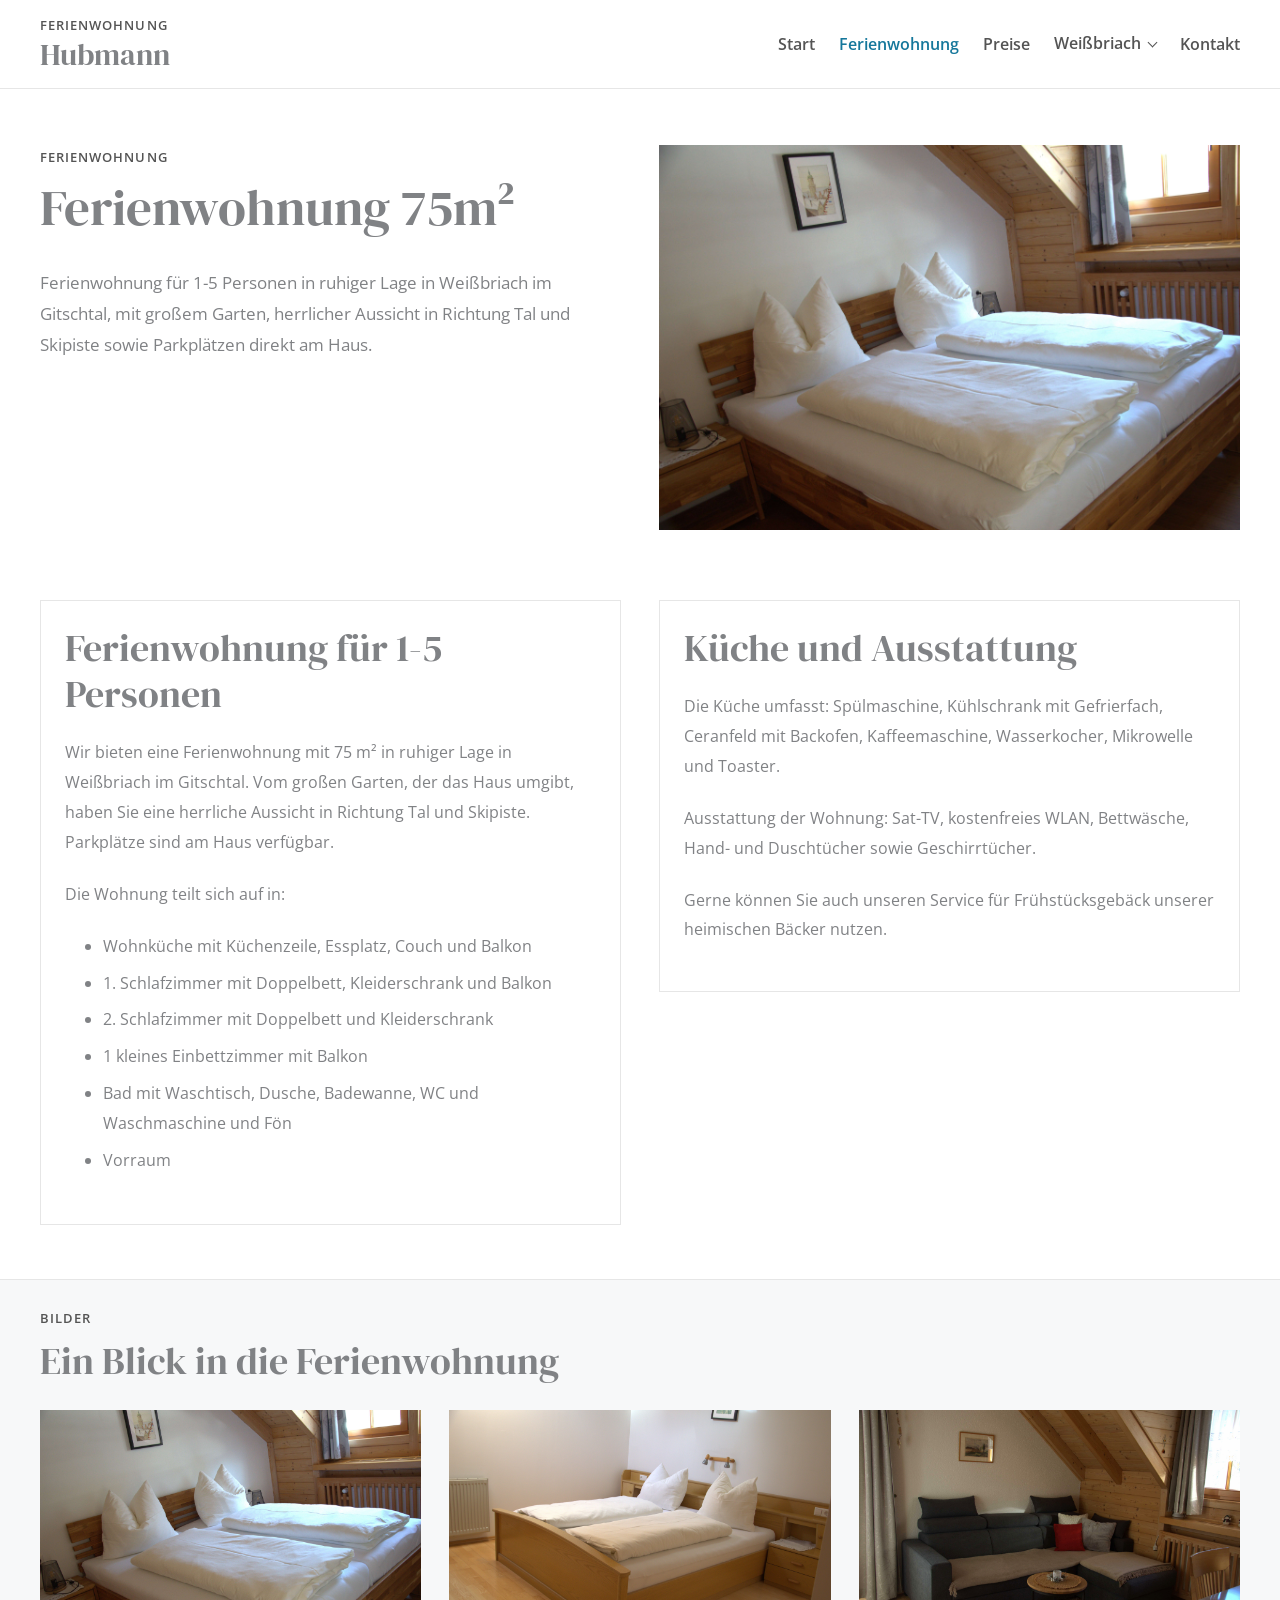
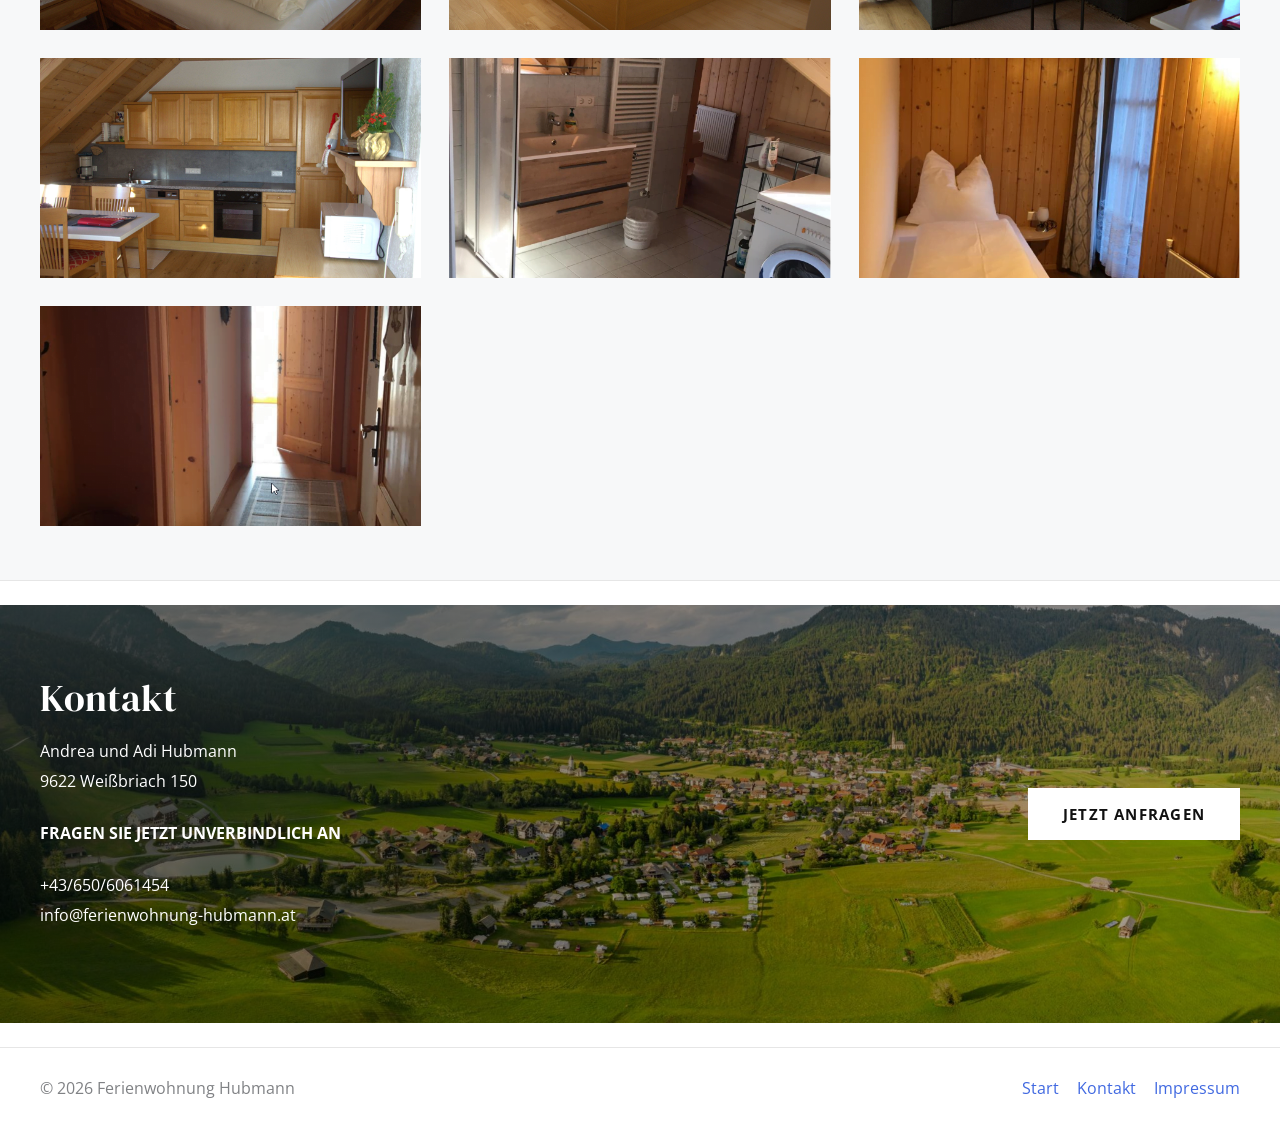
==== ferienwohnung/index.html @ 125d4f6a "Add summer and winter pages for Ferienwohnung Hubmann with detailed descriptions and images" ====
<!DOCTYPE html>
<html lang="de">
  <head>
    <meta charset="UTF-8" />
    <meta name="viewport" content="width=device-width, initial-scale=1.0" />
    <title>Ferienwohnung 75 m² | Ferienwohnung Hubmann</title>
    <meta
      name="description"
      content="Details zur Ferienwohnung Hubmann in Weißbriach: 75 m², 1 bis 5 Personen, Wohnküche, Schlafzimmer, Balkon, Garten und Ausstattung."
    />
    <link rel="canonical" href="https://www.ferienwohnung-hubmann.at/ferienwohnung/" />
    <link rel="icon" href="../assets/hubmann/favicon.png" />
    <link rel="preconnect" href="https://fonts.googleapis.com" />
    <link rel="preconnect" href="https://fonts.gstatic.com" crossorigin />
    <link
      href="https://fonts.googleapis.com/css2?family=Open+Sans:wght@400;600;700&family=DM+Serif+Display&display=swap"
      rel="stylesheet"
    />
    <link rel="stylesheet" href="../styles.css" />
  </head>
  <body>
    <header class="site-header">
      <div class="container nav-shell">
        <a class="brand" href="../">
          <span class="brand-kicker">Ferienwohnung</span>
          <span class="brand-name">Hubmann</span>
        </a>
        <button class="nav-toggle" type="button" aria-expanded="false" aria-controls="site-nav">Menü</button>
        <nav id="site-nav" class="site-nav" aria-label="Hauptnavigation">
          <a href="../">Start</a>
          <a href="./" aria-current="page">Ferienwohnung</a>
          <a href="../preise/">Preise</a>
          <div class="nav-group">
            <a class="nav-parent" href="../weisbriach/">Weißbriach</a>
            <div class="nav-dropdown">
              <a href="../weisbriach/">Sommer</a>
              <a href="../winter/">Winter</a>
            </div>
          </div>
          <a href="../kontakt/">Kontakt</a>
        </nav>
      </div>
    </header>

    <main>
      <section class="page-hero">
        <div class="container page-hero-grid">
          <div>
            <p class="eyebrow">Ferienwohnung</p>
            <h1>Ferienwohnung 75m²</h1>
            <p class="lead">
              Ferienwohnung für 1-5 Personen in ruhiger Lage in Weißbriach im Gitschtal, mit großem Garten,
              herrlicher Aussicht in Richtung Tal und Skipiste sowie Parkplätzen direkt am Haus.
            </p>
          </div>
          <div class="page-hero-media">
            <img src="../assets/hubmann/apartment-1.jpg" alt="Schlafzimmer 1" />
          </div>
        </div>
      </section>

      <section class="section">
        <div class="container split-grid">
          <article class="info-card">
            <h2>Ferienwohnung für 1-5 Personen</h2>
            <p>
              Wir bieten eine Ferienwohnung mit 75 m² in ruhiger Lage in Weißbriach im Gitschtal.
              Vom großen Garten, der das Haus umgibt, haben Sie eine herrliche Aussicht in Richtung Tal und Skipiste.
              Parkplätze sind am Haus verfügbar.
            </p>
            <p>Die Wohnung teilt sich auf in:</p>
            <ul class="detail-list">
              <li>Wohnküche mit Küchenzeile, Essplatz, Couch und Balkon</li>
              <li>1. Schlafzimmer mit Doppelbett, Kleiderschrank und Balkon</li>
              <li>2. Schlafzimmer mit Doppelbett und Kleiderschrank</li>
              <li>1 kleines Einbettzimmer mit Balkon</li>
              <li>Bad mit Waschtisch, Dusche, Badewanne, WC und Waschmaschine und Fön</li>
              <li>Vorraum</li>
            </ul>
          </article>
          <article class="info-card">
            <h2>Küche und Ausstattung</h2>
            <p>
              Die Küche umfasst: Spülmaschine, Kühlschrank mit Gefrierfach, Ceranfeld mit Backofen,
              Kaffeemaschine, Wasserkocher, Mikrowelle und Toaster.
            </p>
            <p>
              Ausstattung der Wohnung: Sat-TV, kostenfreies WLAN, Bettwäsche, Hand- und Duschtücher
              sowie Geschirrtücher.
            </p>
            <p>
              Gerne können Sie auch unseren Service für Frühstücksgebäck unserer heimischen Bäcker nutzen.
            </p>
          </article>
        </div>
      </section>

      <section class="section section-soft">
        <div class="container">
          <div class="section-heading">
            <p class="eyebrow">Bilder</p>
            <h2>Ein Blick in die Ferienwohnung</h2>
          </div>
          <div class="gallery-grid">
            <img src="../assets/hubmann/apartment-1.jpg" alt="Schlafzimmer 1" />
            <img src="../assets/hubmann/apartment-2.jpg" alt="Schlafzimmer 2" />
            <img src="../assets/hubmann/apartment-3.jpg" alt="Wohnzimmer" />
            <img src="../assets/hubmann/apartment-4.jpg" alt="Küche" />
            <img src="../assets/hubmann/apartment-5.png" alt="Badezimmer" />
            <img src="../assets/hubmann/apartment-6.png" alt="Einbettzimmer" />
            <img src="../assets/hubmann/apartment-7.png" alt="Vorzimmer" />
          </div>
        </div>
      </section>

      <section class="contact-band">
        <div class="container contact-band-inner">
          <div>
            <h2>Kontakt</h2>
            <p>Andrea und Adi Hubmann<br />9622 Weißbriach 150</p>
            <p><strong>FRAGEN SIE JETZT UNVERBINDLICH AN</strong></p>
            <p>
              <a href="tel:+436506061454">+43/650/6061454</a><br />
              <a href="mailto:info@ferienwohnung-hubmann.at">info@ferienwohnung-hubmann.at</a>
            </p>
          </div>
          <div class="contact-band-action">
            <a class="button button-primary" href="../kontakt/">Jetzt anfragen</a>
          </div>
        </div>
      </section>
    </main>

    <footer class="site-footer">
      <div class="container footer-shell">
        <p>© 2026 Ferienwohnung Hubmann</p>
        <nav aria-label="Footer">
          <a href="../">Start</a>
          <a href="../kontakt/">Kontakt</a>
          <a href="../privacy-policy/">Impressum</a>
        </nav>
      </div>
    </footer>

    <script src="../app.js"></script>
  </body>
</html>
---- styles.css ----
:root {
  --ast-container: min(1200px, calc(100vw - 40px));
  --ast-text: #808285;
  --ast-text-dark: #545454;
  --ast-heading: #808285;
  --ast-link: #4169e1;
  --ast-link-hover: #191970;
  --ast-accent: #15779b;
  --ast-accent-hover: #11607d;
  --ast-border: #e6e6e6;
  --ast-border-strong: #d9d9d9;
  --ast-surface: #ffffff;
  --ast-surface-soft: #f7f8f9;
  --ast-shadow: 0 6px 18px rgba(0, 0, 0, 0.06);
}

*,
*::before,
*::after {
  box-sizing: border-box;
}

html {
  scroll-behavior: smooth;
}

body {
  margin: 0;
  color: var(--ast-text);
  background: #ffffff;
  font-family: "Open Sans", Arial, Helvetica, sans-serif;
  font-size: 16px;
  font-style: normal;
  font-weight: 400;
  line-height: 1.8571428571;
  -webkit-font-smoothing: antialiased;
  -moz-osx-font-smoothing: grayscale;
  overflow-x: hidden;
}

img {
  display: block;
  max-width: 100%;
  height: auto;
  border: 0;
  vertical-align: middle;
}

a {
  color: var(--ast-link);
  text-decoration: none;
  transition: color 0.2s linear, background-color 0.2s linear, border-color 0.2s linear;
}

a:hover,
a:focus {
  color: var(--ast-link-hover);
}

p {
  margin: 0 0 1.4em;
}

ul,
ol {
  margin: 0 0 1.5em 1.25em;
  padding: 0;
}

li {
  margin-bottom: 0.45em;
}

h1,
h2,
h3,
h4 {
  margin: 0 0 0.55em;
  color: var(--ast-heading);
  font-family: "DM Serif Display", Georgia, serif;
  font-style: normal;
  font-weight: 400;
  line-height: 1.2;
}

h1 {
  font-size: clamp(2.1rem, 4vw, 3.2rem);
}

h2 {
  font-size: clamp(1.8rem, 3vw, 2.5rem);
}

h3 {
  font-size: 1.5rem;
}

.container {
  width: var(--ast-container);
  margin: 0 auto;
}

.site-header {
  position: sticky;
  top: 0;
  z-index: 50;
  background: rgba(255, 255, 255, 0.96);
  border-bottom: 1px solid var(--ast-border);
  transition: background-color 180ms ease, border-color 180ms ease, box-shadow 180ms ease;
}

.hero-nav-cta {
  display: none;
}

.nav-shell,
.footer-shell {
  display: flex;
  align-items: center;
  justify-content: space-between;
  gap: 24px;
}

.nav-shell {
  min-height: 88px;
}

.brand {
  display: inline-flex;
  flex-direction: column;
  line-height: 1.1;
  color: var(--ast-heading);
}

.brand:hover,
.brand:focus {
  color: var(--ast-heading);
}

.brand-kicker,
.eyebrow {
  display: block;
  margin-bottom: 8px;
  color: var(--ast-text-dark);
  font-size: 0.82rem;
  font-weight: 600;
  letter-spacing: 0.08em;
  text-transform: uppercase;
}

.brand-name {
  font-family: "DM Serif Display", Georgia, serif;
  font-size: 1.9rem;
  line-height: 1;
}

.site-nav {
  display: flex;
  align-items: center;
  gap: 24px;
}

.site-nav a,
.nav-parent {
  color: var(--ast-text-dark);
  font-size: 0.97rem;
  font-weight: 600;
}

.site-nav a:hover,
.site-nav a:focus,
.site-nav a[aria-current="page"],
.nav-parent:hover,
.nav-parent:focus {
  color: var(--ast-accent);
}

.nav-group {
  position: relative;
}

.nav-parent {
  display: inline-flex;
  align-items: center;
  gap: 8px;
}

.nav-parent::after {
  content: "";
  display: inline-block;
  width: 7px;
  height: 7px;
  margin-top: -3px;
  border-right: 1.5px solid currentColor;
  border-bottom: 1.5px solid currentColor;
  transform: rotate(45deg);
}

.nav-dropdown {
  position: absolute;
  top: 100%;
  left: 0;
  min-width: 190px;
  display: none;
  padding: 10px 0 0;
  background: var(--ast-surface);
  border: 1px solid var(--ast-border);
  box-shadow: var(--ast-shadow);
}

.nav-dropdown a {
  display: block;
  padding: 8px 18px;
  white-space: nowrap;
}

.nav-group:hover .nav-dropdown,
.nav-group:focus-within .nav-dropdown,
.nav-dropdown.is-open {
  display: block;
}

.nav-toggle {
  display: none;
  border: 1px solid var(--ast-border-strong);
  background: #ffffff;
  color: var(--ast-text-dark);
  padding: 10px 14px;
  font: inherit;
  font-size: 0.95rem;
  font-weight: 600;
  text-indent: -9999px;
  overflow: hidden;
  white-space: nowrap;
  position: relative;
}

.wp-hero,
.page-hero,
.hero {
  padding: 56px 0 44px;
}

.home-hero {
  margin-top: -88px;
  padding: 0;
  background:
    linear-gradient(180deg, rgba(0, 0, 0, 0.24) 0%, rgba(0, 0, 0, 0.16) 22%, rgba(0, 0, 0, 0.08) 44%, rgba(0, 0, 0, 0.12) 100%),
    url("./assets/hubmann/home-hero.jpg") center center / cover no-repeat;
}

.home-hero > .container {
  min-height: 100vh;
  display: flex;
  align-items: center;
  flex-direction: column;
  padding: 180px 40px 110px;
  position: relative;
}

.home-hero-panel {
  max-width: 670px;
  padding: 0;
  background: transparent;
  border: 0;
  color: #ffffff;
  align-self: flex-start;
}

.home-hero-panel h1 {
  max-width: 7.5ch;
  margin-bottom: 26px;
  color: #ffffff;
  font-size: clamp(3.9rem, 7vw, 5.55rem);
  line-height: 1.06;
  text-shadow: 0 2px 12px rgba(0, 0, 0, 0.18);
}

.home-hero-panel p {
  max-width: 35rem;
  color: #ffffff;
  font-size: 0.98rem;
  line-height: 1.58;
  text-shadow: 0 2px 10px rgba(0, 0, 0, 0.28);
}

.home-hero-panel p:last-child {
  margin-bottom: 0;
}

.hero-credit {
  position: absolute;
  left: 0;
  right: 0;
  bottom: 18px;
  margin: 0;
  color: rgba(255, 255, 255, 0.95);
  font-size: 0.9rem;
  text-align: center;
  text-shadow: 0 2px 10px rgba(0, 0, 0, 0.28);
}

.home-page .site-header {
  position: sticky;
  background: transparent;
  border-bottom: 0;
  box-shadow: none;
}

.home-page .site-header.is-scrolled {
  background: rgba(247, 248, 249, 0.98);
  border-bottom: 1px solid var(--ast-border);
  box-shadow: 0 4px 18px rgba(0, 0, 0, 0.06);
}

.home-page .nav-shell {
  min-height: 88px;
  align-items: center;
  gap: 28px;
}

.home-page .brand {
  color: #ffffff;
}

.home-page .brand:hover,
.home-page .brand:focus {
  color: #ffffff;
}

.home-page .brand-name {
  font-size: 1.1rem;
  letter-spacing: 0.01em;
}

.home-page .site-header.is-scrolled .brand,
.home-page .site-header.is-scrolled .brand:hover,
.home-page .site-header.is-scrolled .brand:focus {
  color: var(--ast-heading);
}

.home-page .site-nav {
  gap: 26px;
}

.home-page .site-nav a,
.home-page .nav-parent {
  color: #ffffff;
  font-size: 0.98rem;
  font-weight: 600;
  letter-spacing: 0.02em;
  text-transform: uppercase;
  transition: color 180ms ease, opacity 180ms ease;
}

.home-page .site-nav a:hover,
.home-page .site-nav a:focus,
.home-page .site-nav a[aria-current="page"],
.home-page .nav-parent:hover,
.home-page .nav-parent:focus {
  color: #ffffff;
  opacity: 0.88;
}

.home-page .site-header.is-scrolled .site-nav a,
.home-page .site-header.is-scrolled .nav-parent {
  color: var(--ast-text-dark);
}

.home-page .site-header.is-scrolled .site-nav a:hover,
.home-page .site-header.is-scrolled .site-nav a:focus,
.home-page .site-header.is-scrolled .site-nav a[aria-current="page"],
.home-page .site-header.is-scrolled .nav-parent:hover,
.home-page .site-header.is-scrolled .nav-parent:focus {
  color: var(--ast-accent);
  opacity: 1;
}

.home-page .nav-dropdown {
  background: rgba(255, 255, 255, 0.96);
  border: 1px solid rgba(255, 255, 255, 0.2);
}

.home-page .nav-dropdown a,
.home-page .nav-dropdown a:hover,
.home-page .nav-dropdown a:focus {
  color: #545454;
}

.home-page .hero-nav-cta {
  display: inline-flex;
  align-items: center;
  justify-content: center;
  min-width: 220px;
  padding: 15px 26px;
  border: 1px solid rgba(255, 255, 255, 0.92);
  color: #ffffff;
  font-size: 0.95rem;
  font-weight: 700;
  letter-spacing: 0.08em;
  text-transform: uppercase;
}

.home-page .hero-nav-cta:hover,
.home-page .hero-nav-cta:focus {
  color: #ffffff;
  background: rgba(255, 255, 255, 0.08);
}

.home-page .site-header.is-scrolled .hero-nav-cta {
  border-color: var(--ast-border-strong);
  color: var(--ast-text-dark);
}

.home-page .site-header.is-scrolled .hero-nav-cta:hover,
.home-page .site-header.is-scrolled .hero-nav-cta:focus {
  color: var(--ast-accent);
  background: #ffffff;
  border-color: var(--ast-accent);
}

.home-page .home-hero .button-primary {
  padding: 17px 36px;
  background: #ffffff;
  border-color: #ffffff;
  color: #111111;
  font-size: 0.95rem;
  font-weight: 700;
  letter-spacing: 0.08em;
  text-transform: uppercase;
}

.home-page .home-hero .button-primary:hover,
.home-page .home-hero .button-primary:focus {
  background: rgba(255, 255, 255, 0.88);
  border-color: rgba(255, 255, 255, 0.88);
  color: #111111;
}

.wp-hero-inner {
  max-width: 760px;
}

.wp-columns-2,
.page-hero-grid,
.hero-grid,
.split-grid,
.pricing-grid,
.contact-grid,
.season-grid,
.wp-contact-grid {
  display: grid;
  grid-template-columns: repeat(2, minmax(0, 1fr));
  gap: 38px;
  align-items: start;
}

.wp-columns-3,
.gallery-grid,
.amenity-grid,
.info-grid,
.thirds {
  display: grid;
  grid-template-columns: repeat(3, minmax(0, 1fr));
  gap: 28px;
}

.wp-section,
.section {
  padding: 26px 0 54px;
}

.section-soft {
  background: var(--ast-surface-soft);
  border-top: 1px solid var(--ast-border);
  border-bottom: 1px solid var(--ast-border);
}

.wp-card,
.info-card,
.pricing-card,
.note-card,
.contact-card,
.cta-panel,
.legal-copy section {
  padding: 24px;
  background: #ffffff;
  border: 1px solid var(--ast-border);
  box-shadow: none;
}

.wp-card img,
.page-hero-media img,
.hero-media img,
.gallery-grid img,
.gallery-two img,
.season-card img,
.amenity-card img {
  width: 100%;
}

.page-hero-media img,
.hero-media img {
  min-height: 360px;
  object-fit: cover;
}

.wp-card img {
  border: 0;
}

.lead {
  font-size: 1.05rem;
}

.button,
.wp-submit {
  display: inline-block;
  padding: 12px 28px;
  border: 1px solid transparent;
  border-radius: 0;
  font: inherit;
  font-size: 0.95rem;
  font-weight: 600;
  line-height: 1.2;
  text-align: center;
  cursor: pointer;
}

.button-primary,
.wp-submit {
  background: var(--ast-accent);
  border-color: var(--ast-accent);
  color: #ffffff;
}

.button-primary:hover,
.button-primary:focus,
.wp-submit:hover,
.wp-submit:focus {
  background: var(--ast-accent-hover);
  border-color: var(--ast-accent-hover);
  color: #ffffff;
}

.button-secondary {
  background: #ffffff;
  border-color: var(--ast-border-strong);
  color: var(--ast-text-dark);
}

.button-secondary:hover,
.button-secondary:focus {
  border-color: var(--ast-accent);
  color: var(--ast-accent);
}

.action-row {
  display: flex;
  flex-wrap: wrap;
  gap: 14px;
  margin-top: 22px;
}

.quick-facts,
.detail-list,
.bullet-list,
.wp-list {
  padding-left: 1.1em;
}

.section-heading {
  margin-bottom: 26px;
}

.amenity-card,
.season-card {
  background: #ffffff;
  border: 1px solid var(--ast-border);
}

.amenity-card img,
.season-card img,
.gallery-grid img {
  object-fit: cover;
}

.amenity-card img,
.season-card img {
  height: 240px;
}

.gallery-grid img {
  height: 220px;
}

.gallery-two {
  display: grid;
  grid-template-columns: repeat(2, minmax(0, 1fr));
  gap: 18px;
}

.gallery-two img {
  height: 220px;
  object-fit: cover;
}

.season-copy,
.amenity-card h3,
.amenity-card p {
  padding-left: 20px;
  padding-right: 20px;
}

.season-copy {
  padding-top: 20px;
  padding-bottom: 20px;
}

.amenity-card h3 {
  padding-top: 18px;
}

.amenity-card p {
  padding-bottom: 22px;
}

.cta-panel {
  display: flex;
  justify-content: space-between;
  align-items: center;
  gap: 24px;
}

.pricing-table {
  width: 100%;
  border-collapse: collapse;
}

.pricing-table th,
.pricing-table td {
  padding: 12px 0;
  border-bottom: 1px solid var(--ast-border);
  text-align: left;
  vertical-align: top;
}

.pricing-table th {
  color: var(--ast-text-dark);
  font-weight: 600;
}

.map-frame {
  width: 100%;
  min-height: 420px;
  border: 1px solid var(--ast-border);
}

.legal-copy {
  display: grid;
  gap: 24px;
}

.form-status {
  margin: 0 0 20px;
  padding: 14px 16px;
  border: 1px solid var(--ast-border);
}

.form-status.success {
  border-color: #8bc48b;
  background: #eef8ee;
  color: #436443;
}

.form-status.error {
  border-color: #d29f9f;
  background: #fbf1f1;
  color: #8f5151;
}

.wp-form {
  display: grid;
  gap: 16px;
}

.wp-form-grid {
  display: grid;
  grid-template-columns: repeat(2, minmax(0, 1fr));
  gap: 16px;
}

.wp-form label {
  display: grid;
  gap: 8px;
  color: var(--ast-text-dark);
  font-weight: 600;
}

.wp-form input,
.wp-form textarea,
.wp-form select {
  width: 100%;
  padding: 11px 12px;
  border: 1px solid var(--ast-border-strong);
  border-radius: 0;
  background: #ffffff;
  color: var(--ast-text-dark);
  font: inherit;
}

.wp-form textarea {
  min-height: 140px;
  resize: vertical;
}

.wp-form input:focus,
.wp-form textarea:focus,
.wp-form select:focus {
  outline: none;
  border-color: var(--ast-accent);
}

.wp-note {
  margin: 0;
  font-size: 0.92rem;
}

.site-footer {
  margin-top: 24px;
  background: #ffffff;
  border-top: 1px solid var(--ast-border);
}

.contact-band {
  margin-top: 24px;
  padding: 70px 0;
  background:
    linear-gradient(90deg, rgba(0, 0, 0, 0.58) 0%, rgba(0, 0, 0, 0.42) 50%, rgba(0, 0, 0, 0.34) 100%),
    url("/assets/hubmann/home-hero.jpg") center center / cover no-repeat;
}

.contact-band-inner {
  display: flex;
  align-items: center;
  justify-content: space-between;
  gap: 28px;
  color: #ffffff;
}

.contact-band h2,
.contact-band p,
.contact-band a {
  color: #ffffff;
}

.contact-band h2 {
  margin-bottom: 16px;
}

.contact-band p {
  max-width: 40rem;
}

.contact-band .button-primary {
  padding: 16px 34px;
  background: #ffffff;
  border-color: #ffffff;
  color: #111111;
  font-size: 0.95rem;
  font-weight: 700;
  letter-spacing: 0.08em;
  text-transform: uppercase;
}

.contact-band .button-primary:hover,
.contact-band .button-primary:focus {
  background: rgba(255, 255, 255, 0.88);
  border-color: rgba(255, 255, 255, 0.88);
  color: #111111;
}

.footer-shell {
  padding: 26px 0;
}

.site-footer p {
  margin: 0;
}

.site-footer nav {
  display: flex;
  flex-wrap: wrap;
  gap: 18px;
}

.text-link {
  font-weight: 600;
}

.is-hidden {
  display: none !important;
}

.is-lightbox-image {
  cursor: zoom-in;
}

body.lightbox-open {
  overflow: hidden;
}

.lightbox {
  position: fixed;
  inset: 0;
  z-index: 300;
  display: none;
  align-items: center;
  justify-content: center;
  padding: 28px;
  background: rgba(0, 0, 0, 0.82);
}

.lightbox.is-open {
  display: flex;
}

.lightbox-figure {
  margin: 0;
  max-width: min(1200px, 100%);
  max-height: 100%;
}

.lightbox-image {
  max-width: 100%;
  max-height: calc(100vh - 120px);
  margin: 0 auto;
  box-shadow: 0 12px 34px rgba(0, 0, 0, 0.28);
}

.lightbox-caption {
  margin-top: 14px;
  color: #ffffff;
  text-align: center;
}

.lightbox-close {
  position: absolute;
  top: 18px;
  right: 18px;
  width: 44px;
  height: 44px;
  border: 1px solid rgba(255, 255, 255, 0.5);
  background: rgba(255, 255, 255, 0.08);
  color: #ffffff;
  font-size: 2rem;
  line-height: 1;
  cursor: pointer;
}

@media (max-width: 960px) {
  .nav-toggle {
    position: fixed;
    top: 16px;
    right: 16px;
    z-index: 120;
    display: inline-flex;
    align-items: center;
    justify-content: center;
    width: 52px;
    height: 52px;
    padding: 0;
    border-radius: 2px;
    box-shadow: 0 6px 18px rgba(0, 0, 0, 0.08);
  }

  .nav-toggle::before,
  .nav-toggle::after {
    content: "";
    position: absolute;
    left: 50%;
    top: 50%;
    width: 22px;
    height: 2px;
    margin-left: -11px;
    background: currentColor;
    transition: transform 180ms ease, box-shadow 180ms ease, opacity 180ms ease;
  }

  .nav-toggle::before {
    transform: translateY(-1px);
    box-shadow: 0 -7px 0 currentColor, 0 7px 0 currentColor;
  }

  .nav-toggle::after {
    opacity: 0;
  }

  .nav-toggle[aria-expanded="true"]::before {
    transform: rotate(45deg);
    box-shadow: none;
  }

  .nav-toggle[aria-expanded="true"]::after {
    opacity: 1;
    transform: rotate(-45deg);
  }

  .hero-nav-cta {
    display: none !important;
  }

  .site-nav {
    position: fixed;
    top: 84px;
    left: 20px;
    right: 20px;
    max-height: calc(100vh - 104px);
    overflow-y: auto;
    display: none;
    flex-direction: column;
    align-items: stretch;
    gap: 0;
    padding: 14px 0;
    background: #ffffff;
    border: 1px solid var(--ast-border);
    box-shadow: var(--ast-shadow);
  }

  .site-nav.is-open {
    display: flex;
  }

  .site-nav > a,
  .site-nav > .nav-group > .nav-parent {
    padding: 10px 18px;
  }

  .nav-group {
    width: 100%;
  }

  .nav-dropdown {
    position: static;
    min-width: 0;
    padding: 0 0 8px;
    border: 0;
    box-shadow: none;
  }

  .nav-dropdown a {
    padding: 8px 18px 8px 34px;
  }

  .wp-columns-2,
  .wp-columns-3,
  .page-hero-grid,
  .hero-grid,
  .split-grid,
  .pricing-grid,
  .contact-grid,
  .season-grid,
  .wp-contact-grid,
  .gallery-grid,
  .amenity-grid,
  .info-grid,
  .thirds,
  .gallery-two {
    grid-template-columns: 1fr;
  }

  .nav-shell,
  .footer-shell,
  .cta-panel,
  .contact-band-inner {
    flex-direction: column;
    align-items: flex-start;
  }

  .nav-shell {
    min-height: 0;
    padding-top: 18px;
    padding-bottom: 18px;
    padding-right: 72px;
  }

  .page-hero-media img,
  .hero-media img,
  .map-frame {
    min-height: 300px;
  }

  .home-hero > .container {
    min-height: 720px;
    padding: 148px 24px 72px;
  }

  .home-hero-panel {
    max-width: 100%;
  }

  .home-page .site-header {
    background: rgba(0, 0, 0, 0.22);
  }

  .home-page .site-header.is-scrolled {
    background: rgba(247, 248, 249, 0.98);
  }

  .home-page .nav-toggle {
    border-color: rgba(255, 255, 255, 0.6);
    background: transparent;
    color: #ffffff;
    box-shadow: none;
  }

  .home-page .site-header.is-scrolled .nav-toggle {
    border-color: var(--ast-border-strong);
    background: #ffffff;
    color: var(--ast-text-dark);
  }

  .home-page .site-nav {
    background: rgba(255, 255, 255, 0.96);
  }

  .home-page .site-nav a,
  .home-page .nav-parent {
    color: #545454;
    text-transform: uppercase;
  }

  body.nav-open {
    overflow: hidden;
  }

  .wp-form-grid {
    grid-template-columns: 1fr;
  }
}

@media (max-width: 640px) {
  :root {
    --ast-container: min(1200px, calc(100vw - 28px));
  }

  .site-header {
    position: sticky;
    top: 0;
  }

  .nav-shell {
    min-height: 74px;
  }

  .wp-hero,
  .page-hero,
  .hero,
  .home-hero,
  .wp-section,
  .section {
    padding-top: 24px;
    padding-bottom: 34px;
  }

  .home-hero > .container {
    min-height: 620px;
    padding: 112px 18px 42px;
  }

  .hero-credit {
    font-size: 0.85rem;
    bottom: 12px;
  }

  .home-hero-panel {
    padding: 0;
  }

  h1 {
    font-size: 2rem;
  }

  .home-hero-panel h1 {
    font-size: clamp(2.7rem, 12vw, 4rem);
  }

  .lightbox {
    padding: 18px;
  }

  .lightbox-image {
    max-height: calc(100vh - 96px);
  }
}
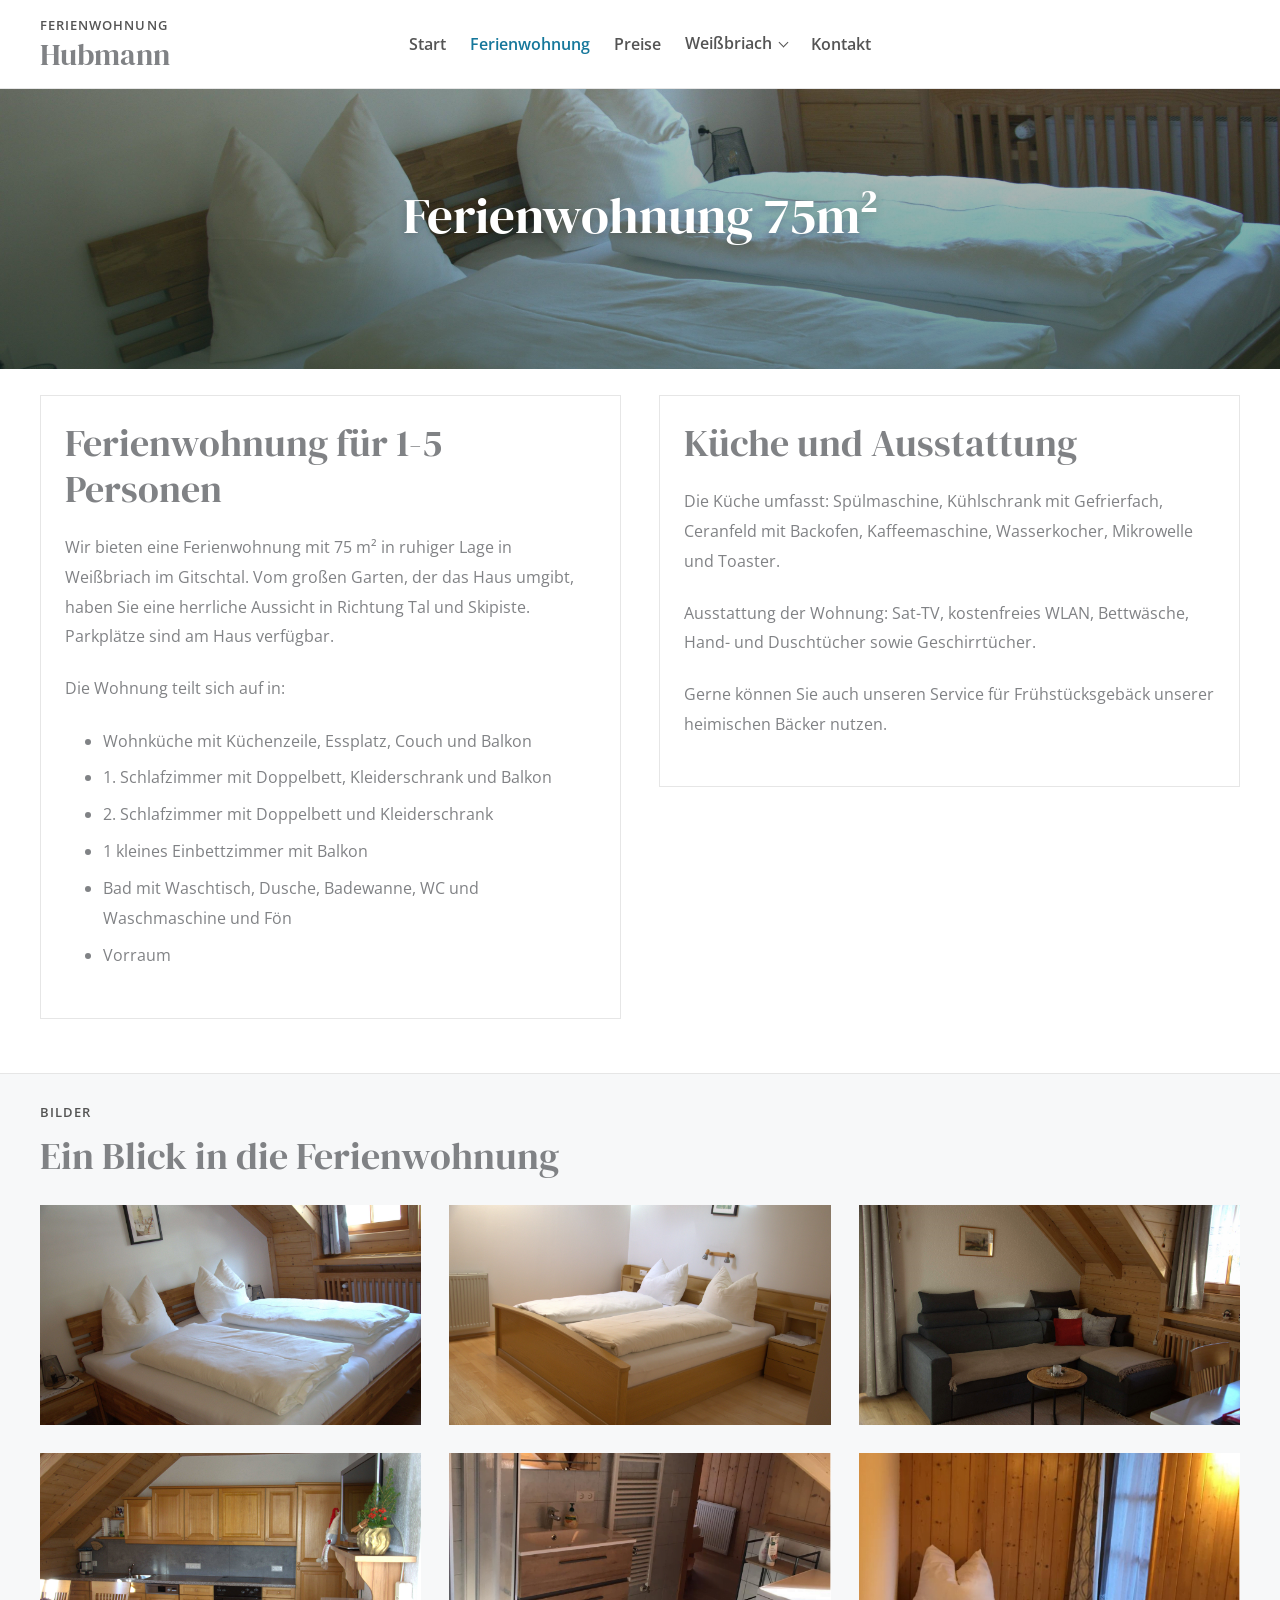
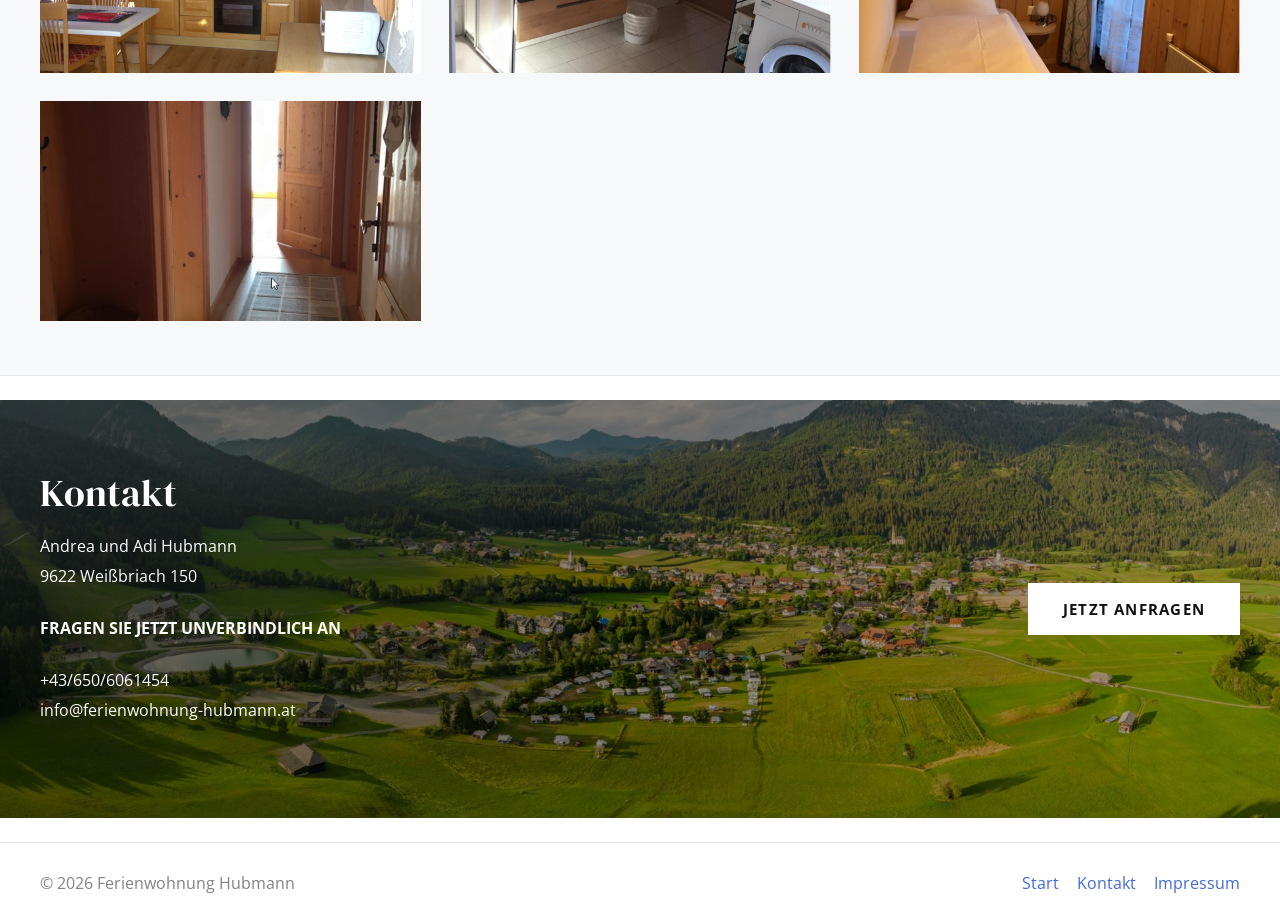
==== commit d05d1328: "Unifies hero section layout and background handling Refactors hero sections across multiple pages to" ====
--- a/ferienwohnung/index.html
+++ b/ferienwohnung/index.html
@@ -43,19 +43,9 @@
     </header>
 
     <main>
-      <section class="page-hero">
-        <div class="container page-hero-grid">
-          <div>
-            <p class="eyebrow">Ferienwohnung</p>
-            <h1>Ferienwohnung 75m²</h1>
-            <p class="lead">
-              Ferienwohnung für 1-5 Personen in ruhiger Lage in Weißbriach im Gitschtal, mit großem Garten,
-              herrlicher Aussicht in Richtung Tal und Skipiste sowie Parkplätzen direkt am Haus.
-            </p>
-          </div>
-          <div class="page-hero-media">
-            <img src="../assets/hubmann/apartment-1.jpg" alt="Schlafzimmer 1" />
-          </div>
+      <section class="page-hero" style="--page-hero-image: url('../assets/hubmann/apartment-1.jpg');">
+        <div class="container page-hero-inner">
+          <h1>Ferienwohnung 75m²</h1>
         </div>
       </section>
 
--- a/styles.css
+++ b/styles.css
@@ -236,9 +236,60 @@
 }
 
 .wp-hero,
-.page-hero,
-.hero {
-  padding: 56px 0 44px;
+.page-hero {
+  position: relative;
+  display: flex;
+  align-items: center;
+  min-height: clamp(180px, 22vw, 280px);
+  padding: 0;
+  background:
+    linear-gradient(180deg, rgba(16, 52, 47, 0.28) 0%, rgba(16, 52, 47, 0.52) 100%),
+    var(--page-hero-image, url("./assets/hubmann/home-hero.jpg")) center center / cover no-repeat;
+  color: #ffffff;
+}
+
+.wp-hero-inner,
+.page-hero-inner {
+  width: 100%;
+  padding: 42px 0 40px;
+  text-align: center;
+}
+
+.wp-hero-inner .eyebrow,
+.page-hero-inner .eyebrow {
+  color: rgba(255, 255, 255, 0.84);
+}
+
+.wp-hero-inner h1,
+.page-hero-inner h1,
+.wp-hero-inner p,
+.page-hero-inner p {
+  color: #ffffff;
+  text-shadow: 0 2px 10px rgba(0, 0, 0, 0.22);
+}
+
+.wp-hero-inner .lead,
+.page-hero-inner .lead {
+  max-width: 42rem;
+  margin-left: auto;
+  margin-right: auto;
+}
+
+@media (min-width: 961px) {
+  body:not(.home-page) .nav-shell {
+    display: grid;
+    grid-template-columns: 1fr auto 1fr;
+    align-items: center;
+    justify-content: initial;
+  }
+
+  body:not(.home-page) .nav-shell .brand {
+    justify-self: start;
+  }
+
+  body:not(.home-page) .nav-shell .site-nav {
+    justify-self: center;
+  }
 }
 
 .home-hero {
@@ -294,7 +345,7 @@
   right: 0;
   bottom: 18px;
   margin: 0;
-  color: rgba(255, 255, 255, 0.95);
+  color: rgba(0, 0, 0, 0.95);
   font-size: 0.9rem;
   text-align: center;
   text-shadow: 0 2px 10px rgba(0, 0, 0, 0.28);
@@ -435,10 +486,6 @@
   background: rgba(255, 255, 255, 0.88);
   border-color: rgba(255, 255, 255, 0.88);
   color: #111111;
-}
-
-.wp-hero-inner {
-  max-width: 760px;
 }
 
 .wp-columns-2,
@@ -455,6 +502,14 @@
   align-items: start;
 }
 
+.contact-page .wp-contact-grid {
+  grid-template-columns: minmax(0, 1fr);
+}
+
+.contact-page .wp-card {
+  width: 100%;
+}
+
 .wp-columns-3,
 .gallery-grid,
 .amenity-grid,
@@ -634,6 +689,7 @@
 
 .pricing-table {
   width: 100%;
+  table-layout: fixed;
   border-collapse: collapse;
 }
 
@@ -643,6 +699,18 @@
   border-bottom: 1px solid var(--ast-border);
   text-align: left;
   vertical-align: top;
+  overflow-wrap: anywhere;
+}
+
+.pricing-table th:first-child,
+.pricing-table td:first-child {
+  width: 44%;
+  padding-right: 18px;
+}
+
+.pricing-table th:last-child,
+.pricing-table td:last-child {
+  width: auto;
 }
 
 .pricing-table th {
@@ -1053,9 +1121,6 @@
     min-height: 74px;
   }
 
-  .wp-hero,
-  .page-hero,
-  .hero,
   .home-hero,
   .wp-section,
   .section {
@@ -1063,6 +1128,16 @@
     padding-bottom: 34px;
   }
 
+  .wp-hero,
+  .page-hero {
+    min-height: 180px;
+  }
+
+  .wp-hero-inner,
+  .page-hero-inner {
+    padding: 28px 0 30px;
+  }
+
   .home-hero > .container {
     min-height: 620px;
     padding: 112px 18px 42px;
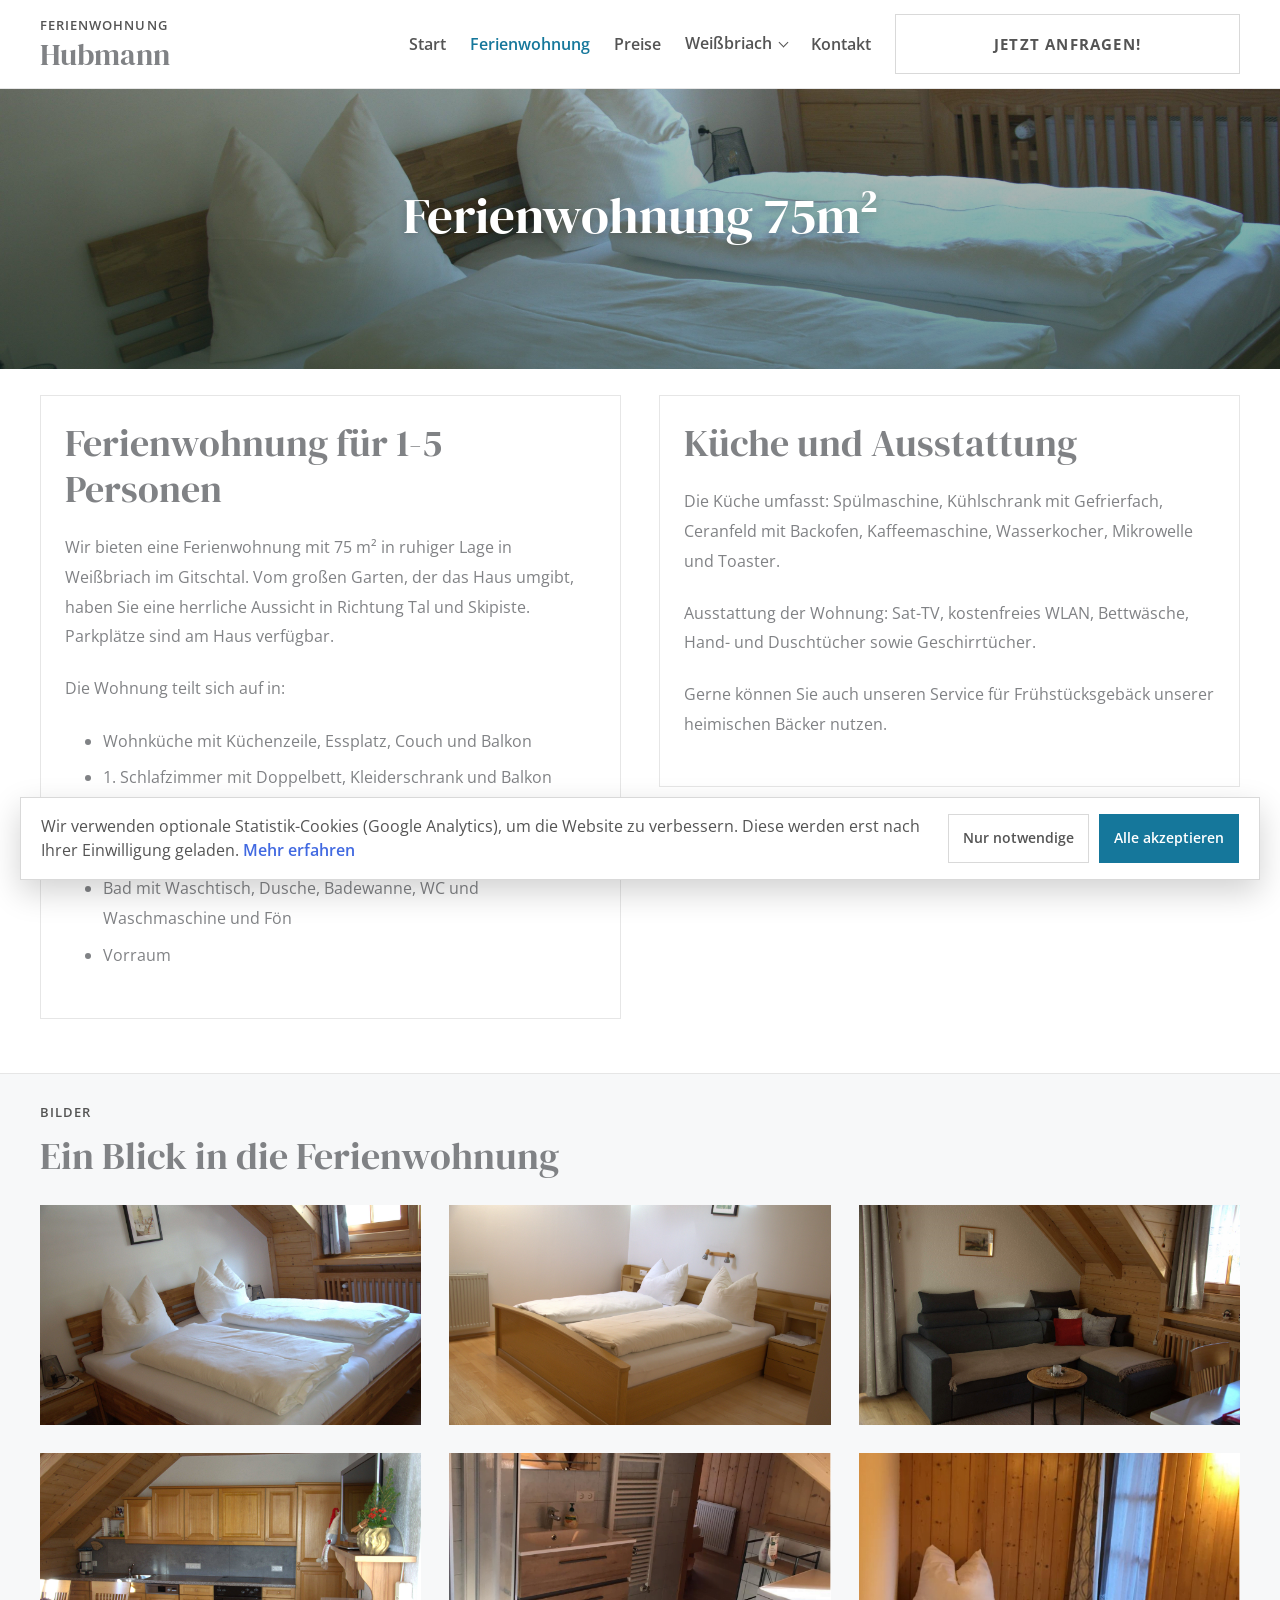
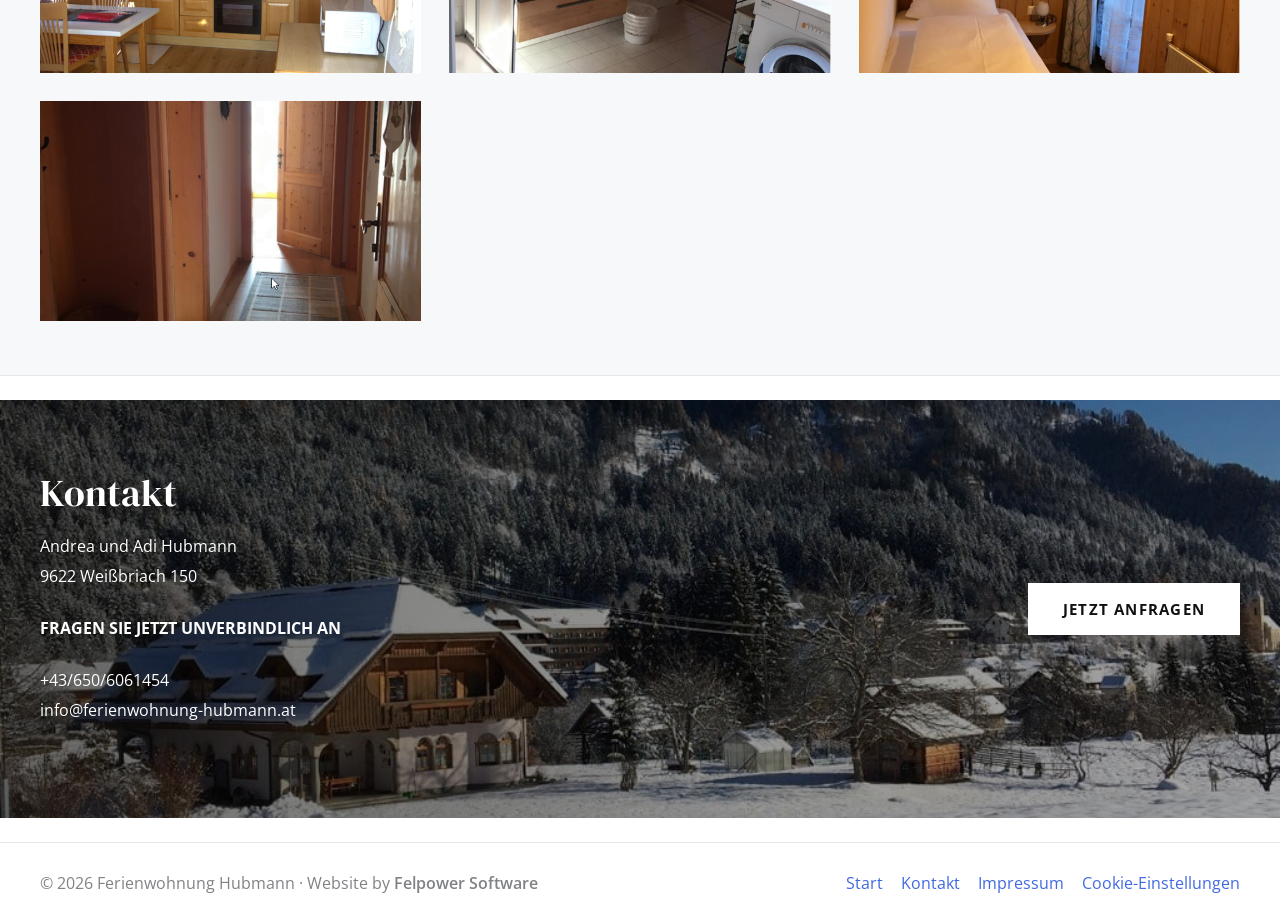
==== commit 6952c063: "Adds cookie consent management and analytics opt-in Introduces a user-friendly cookie consent banner" ====
--- a/ferienwohnung/index.html
+++ b/ferienwohnung/index.html
@@ -39,6 +39,7 @@
           </div>
           <a href="../kontakt/">Kontakt</a>
         </nav>
+        <a class="hero-nav-cta" href="../kontakt/">Jetzt anfragen!</a>
       </div>
     </header>
 
@@ -123,11 +124,12 @@
 
     <footer class="site-footer">
       <div class="container footer-shell">
-        <p>© 2026 Ferienwohnung Hubmann</p>
+        <p class="footer-credit">© 2026 Ferienwohnung Hubmann · Website by <a href="https://felpower-software.com/" target="_blank" rel="noopener">Felpower Software</a></p>
         <nav aria-label="Footer">
           <a href="../">Start</a>
           <a href="../kontakt/">Kontakt</a>
           <a href="../privacy-policy/">Impressum</a>
+          <a href="#" data-cookie-settings>Cookie-Einstellungen</a>
         </nav>
       </div>
     </footer>
--- a/styles.css
+++ b/styles.css
@@ -110,7 +110,26 @@
 }
 
 .hero-nav-cta {
-  display: none;
+  display: inline-flex;
+  align-items: center;
+  justify-content: center;
+  min-width: 0;
+  padding: 15px 26px;
+  border: 1px solid var(--ast-border-strong);
+  background: #ffffff;
+  color: var(--ast-text-dark);
+  font-size: 0.95rem;
+  font-weight: 700;
+  letter-spacing: 0.08em;
+  white-space: nowrap;
+  text-transform: uppercase;
+}
+
+.hero-nav-cta:hover,
+.hero-nav-cta:focus {
+  color: var(--ast-accent);
+  background: #ffffff;
+  border-color: var(--ast-accent);
 }
 
 .nav-shell,
@@ -445,6 +464,7 @@
   min-width: 220px;
   padding: 15px 26px;
   border: 1px solid rgba(255, 255, 255, 0.92);
+  background: transparent;
   color: #ffffff;
   font-size: 0.95rem;
   font-weight: 700;
@@ -805,7 +825,7 @@
   padding: 70px 0;
   background:
     linear-gradient(90deg, rgba(0, 0, 0, 0.58) 0%, rgba(0, 0, 0, 0.42) 50%, rgba(0, 0, 0, 0.34) 100%),
-    url("/assets/hubmann/home-hero.jpg") center center / cover no-repeat;
+    url("/assets/hubmann/hero.jpg") 50% 50% / cover no-repeat;
 }
 
 .contact-band-inner {
@@ -854,6 +874,16 @@
 
 .site-footer p {
   margin: 0;
+}
+
+.footer-credit a {
+  color: inherit;
+  font-weight: 600;
+}
+
+.footer-credit a:hover,
+.footer-credit a:focus {
+  color: #ffffff;
 }
 
 .site-footer nav {
@@ -924,6 +954,70 @@
   font-size: 2rem;
   line-height: 1;
   cursor: pointer;
+}
+
+.cookie-banner {
+  position: fixed;
+  left: 20px;
+  right: 20px;
+  bottom: 20px;
+  z-index: 260;
+  background: #ffffff;
+  border: 1px solid var(--ast-border-strong);
+  box-shadow: 0 12px 32px rgba(0, 0, 0, 0.18);
+}
+
+.cookie-banner-inner {
+  display: flex;
+  align-items: center;
+  justify-content: space-between;
+  gap: 20px;
+  padding: 16px 20px;
+}
+
+.cookie-banner p {
+  margin: 0;
+  color: var(--ast-text-dark);
+  line-height: 1.45;
+}
+
+.cookie-banner p a {
+  font-weight: 600;
+}
+
+.cookie-banner-actions {
+  display: flex;
+  gap: 10px;
+  flex-shrink: 0;
+}
+
+.cookie-btn {
+  border: 1px solid var(--ast-border-strong);
+  background: #ffffff;
+  color: var(--ast-text-dark);
+  padding: 10px 14px;
+  font: inherit;
+  font-size: 0.9rem;
+  font-weight: 600;
+  cursor: pointer;
+}
+
+.cookie-btn-primary {
+  border-color: var(--ast-accent);
+  background: var(--ast-accent);
+  color: #ffffff;
+}
+
+.cookie-btn-primary:hover,
+.cookie-btn-primary:focus {
+  border-color: var(--ast-accent-hover);
+  background: var(--ast-accent-hover);
+}
+
+.cookie-btn-secondary:hover,
+.cookie-btn-secondary:focus {
+  border-color: var(--ast-accent);
+  color: var(--ast-accent);
 }
 
 @media (max-width: 960px) {
@@ -1105,6 +1199,26 @@
   .wp-form-grid {
     grid-template-columns: 1fr;
   }
+
+  .cookie-banner {
+    left: 12px;
+    right: 12px;
+    bottom: 12px;
+  }
+
+  .cookie-banner-inner {
+    flex-direction: column;
+    align-items: stretch;
+  }
+
+  .cookie-banner-actions {
+    width: 100%;
+    flex-direction: column;
+  }
+
+  .cookie-btn {
+    width: 100%;
+  }
 }
 
 @media (max-width: 640px) {
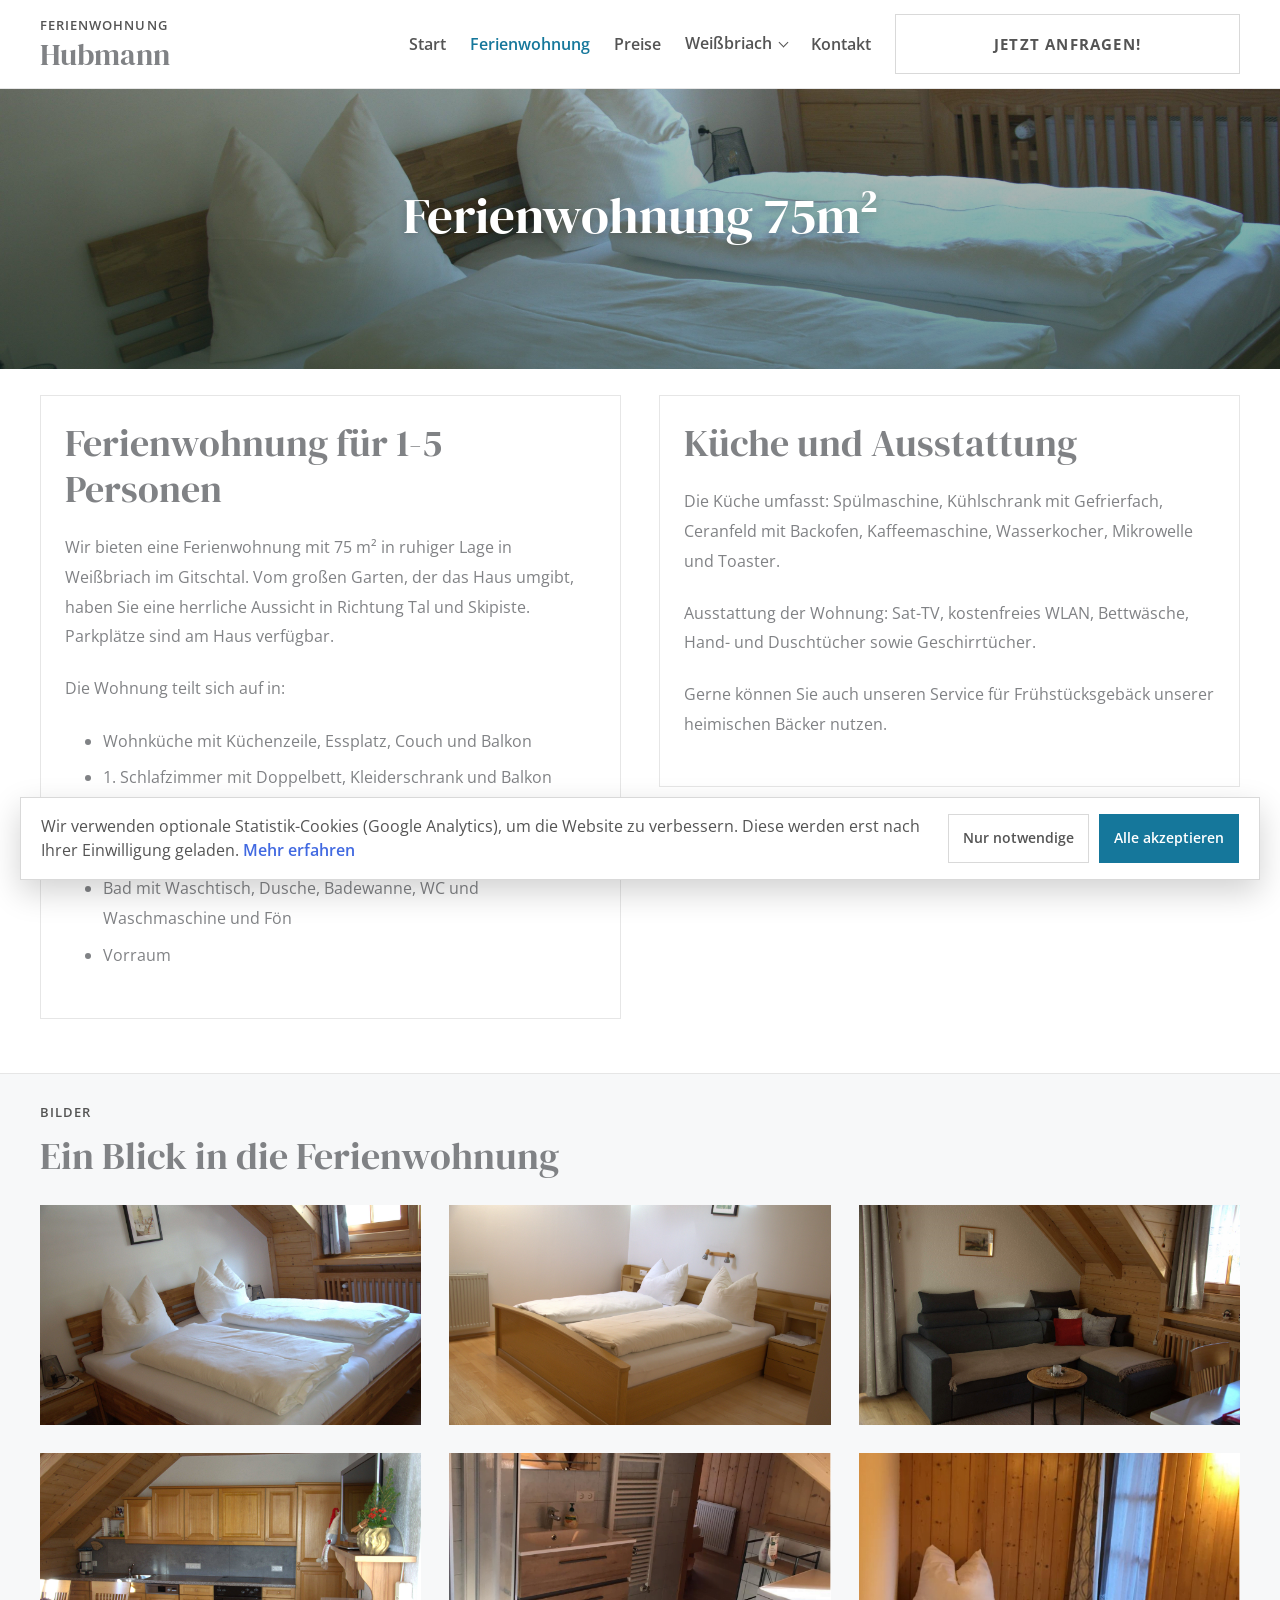
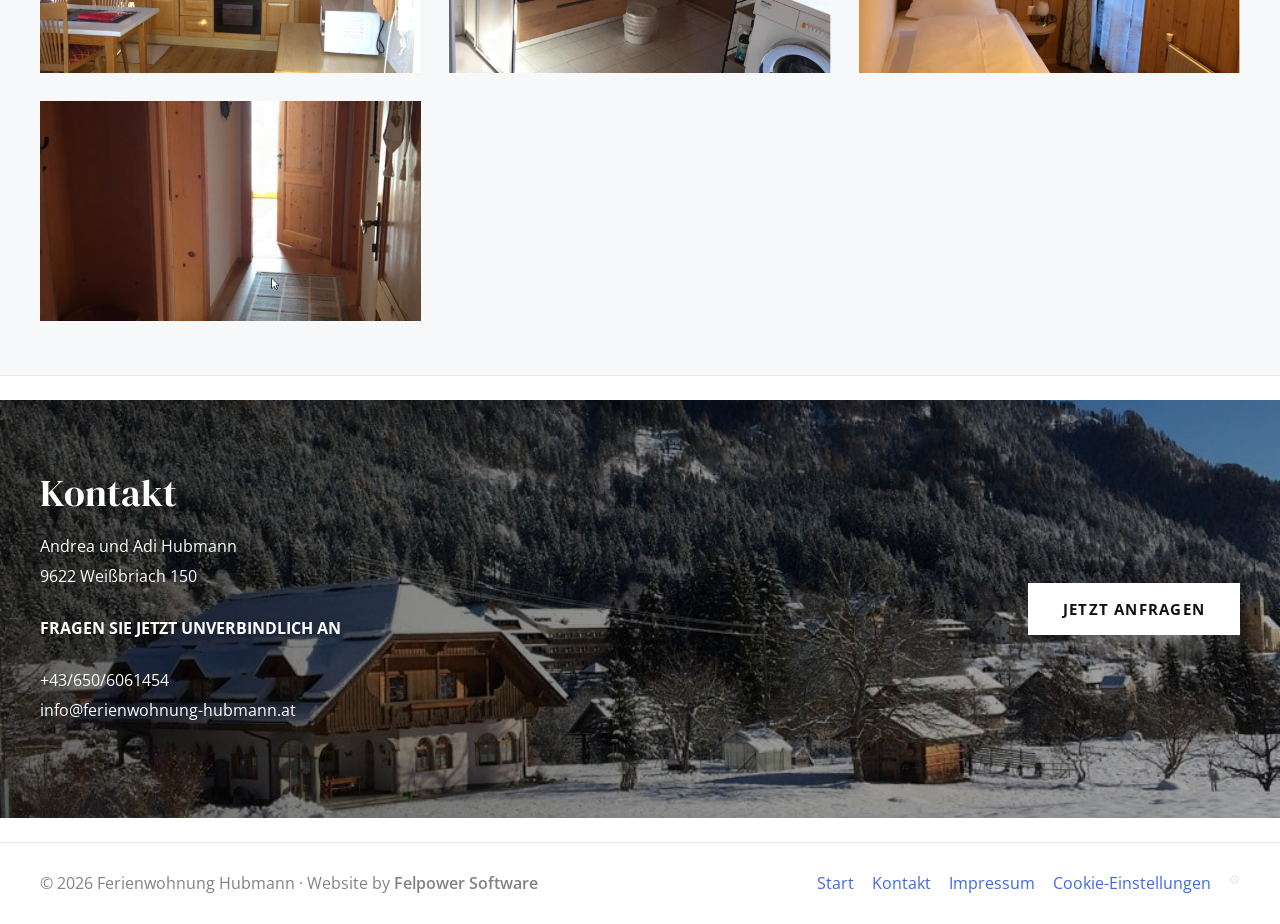
==== commit c7cac1e5: "Adds dynamic price loading and admin link to site Enables dynamic updating of pricing details from a" ====
--- a/ferienwohnung/index.html
+++ b/ferienwohnung/index.html
@@ -130,6 +130,7 @@
           <a href="../kontakt/">Kontakt</a>
           <a href="../privacy-policy/">Impressum</a>
           <a href="#" data-cookie-settings>Cookie-Einstellungen</a>
+          <a href="../admin-prices.php" class="admin-link" title="Admin">⚙</a>
         </nav>
       </div>
     </footer>
--- a/styles.css
+++ b/styles.css
@@ -814,6 +814,12 @@
   font-size: 0.92rem;
 }
 
+.price-updated {
+  margin: 14px 0 0;
+  font-size: 0.9rem;
+  color: var(--ast-text-dark);
+}
+
 .site-footer {
   margin-top: 24px;
   background: #ffffff;
@@ -890,6 +896,16 @@
   display: flex;
   flex-wrap: wrap;
   gap: 18px;
+}
+
+.admin-link {
+  opacity: 0.15;
+  font-size: 0.75rem;
+  transition: opacity 0.2s;
+}
+
+.admin-link:hover {
+  opacity: 1;
 }
 
 .text-link {
